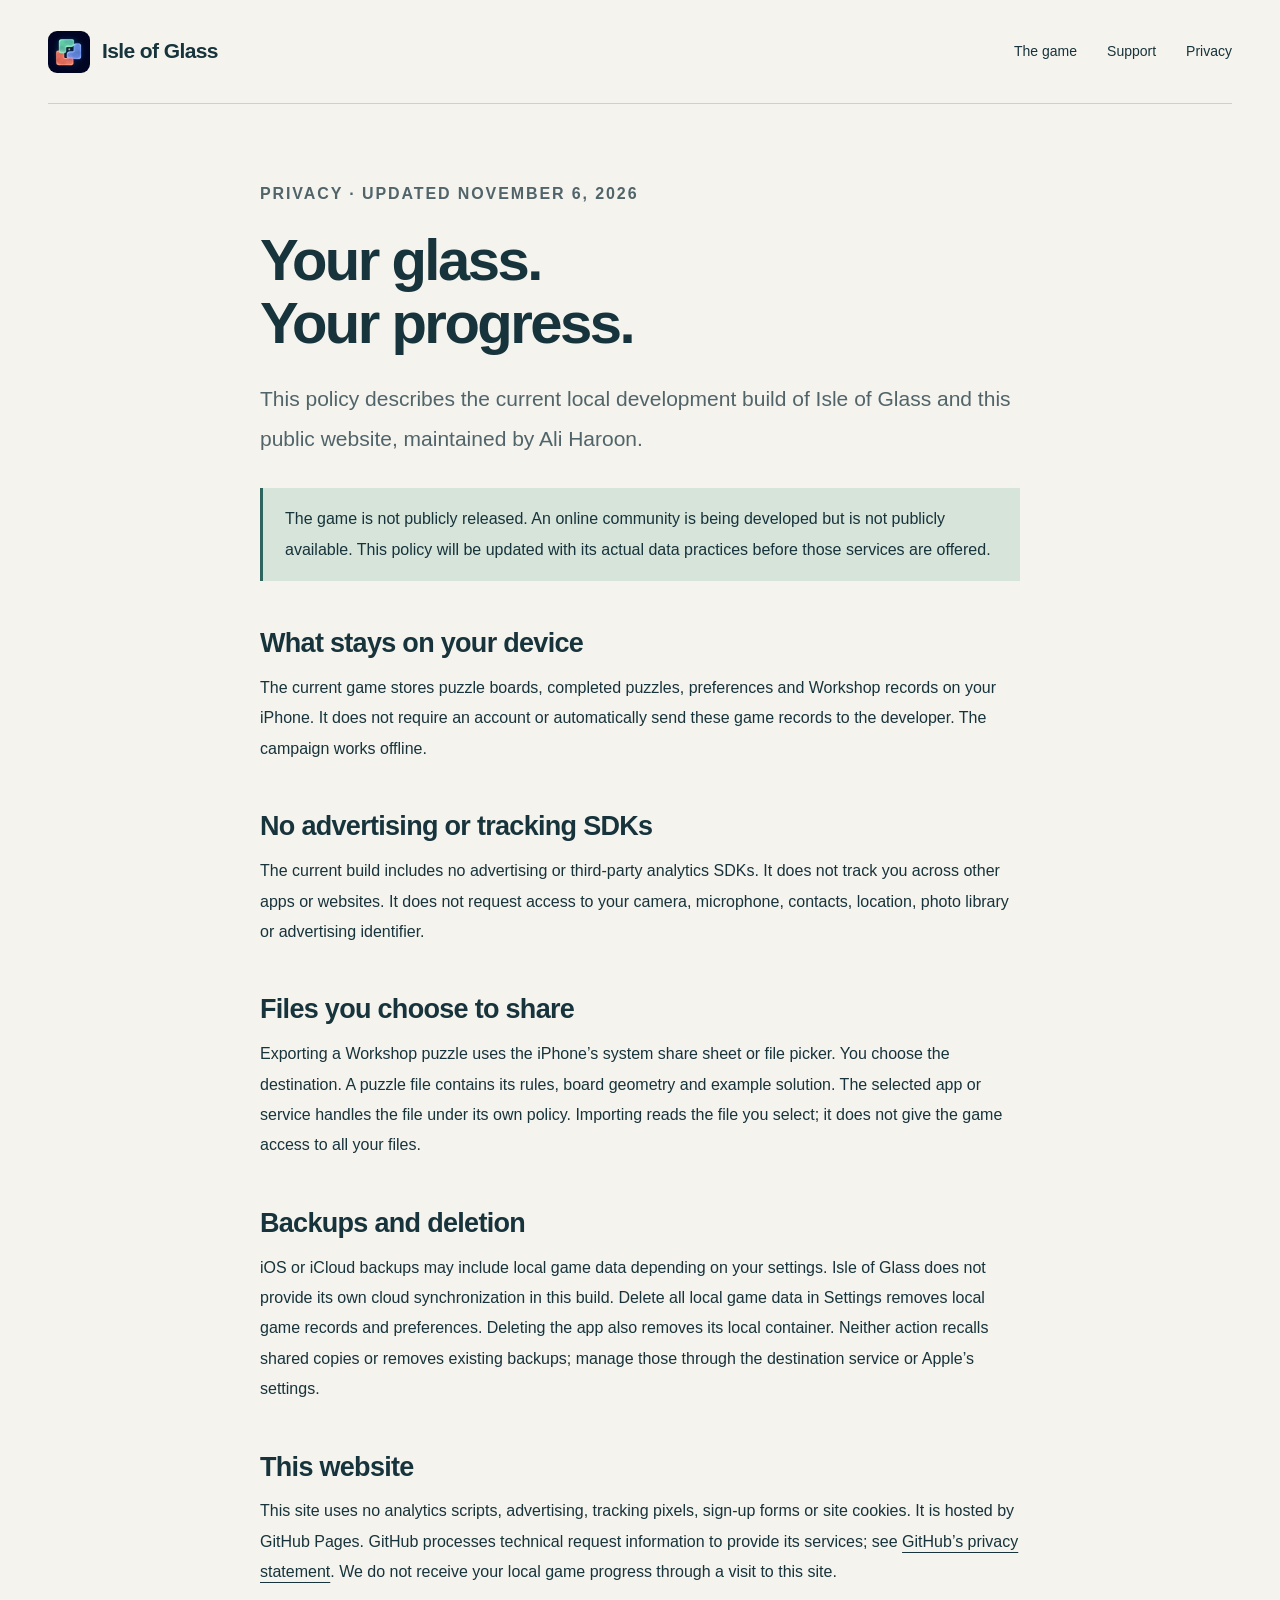
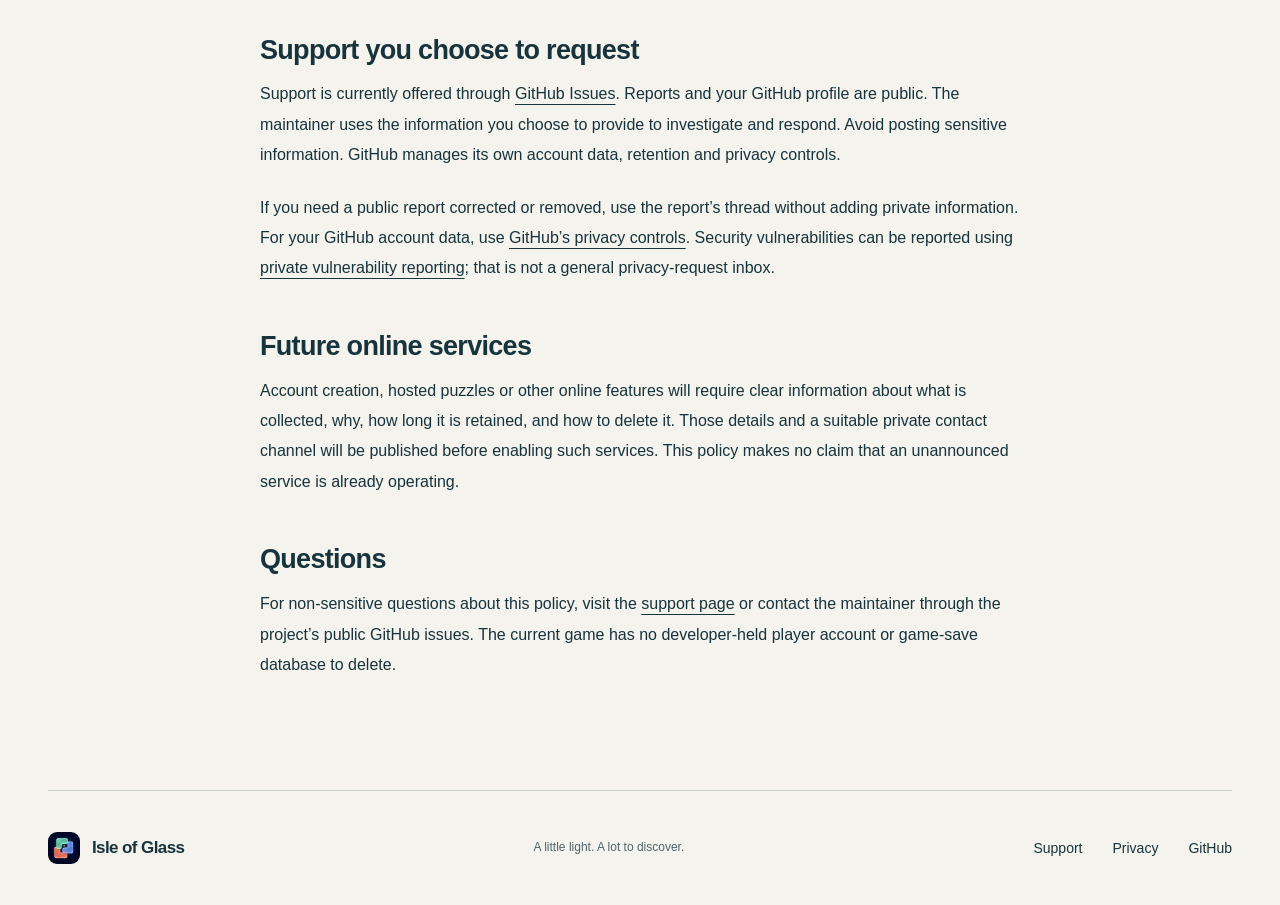
==== privacy.html @ 17bed98a "Publish initial Isle of Glass website" ====
<!doctype html>
<html lang="en">
  <head>
    <meta charset="utf-8" />
    <meta name="viewport" content="width=device-width,initial-scale=1" />
    <meta name="theme-color" content="#f4f3ed" />
    <title>Privacy — Isle of Glass</title>
    <meta
      name="description"
      content="How the current Isle of Glass build and this website handle information."
    />
    <link rel="icon" href="assets/icon.png" />
    <link rel="stylesheet" href="style.css" />
  </head>
  <body>
    <a class="skip" href="#main">Skip to content</a>
    <header class="site-header wrap">
      <a class="brand" href="./"
        ><img src="assets/icon.png" width="42" height="42" alt="" /><span
          >Isle of Glass</span
        ></a
      >
      <nav aria-label="Main navigation">
        <a href="./">The game</a><a href="support.html">Support</a
        ><a href="privacy.html">Privacy</a>
      </nav>
    </header>
    <main id="main" class="legal">
      <p class="eyebrow">Privacy · Updated November 6, 2026</p>
      <h1>Your glass.<br />Your progress.</h1>
      <p class="lead">
        This policy describes the current local development build of Isle of
        Glass and this public website, maintained by Ali Haroon.
      </p>
      <div class="notice">
        <p>
          The game is not publicly released. An online community is being
          developed but is not publicly available. This policy will be updated
          with its actual data practices before those services are offered.
        </p>
      </div>
      <h2>What stays on your device</h2>
      <p>
        The current game stores puzzle boards, completed puzzles, preferences
        and Workshop records on your iPhone. It does not require an account or
        automatically send these game records to the developer. The campaign
        works offline.
      </p>
      <h2>No advertising or tracking SDKs</h2>
      <p>
        The current build includes no advertising or third-party analytics SDKs.
        It does not track you across other apps or websites. It does not request
        access to your camera, microphone, contacts, location, photo library or
        advertising identifier.
      </p>
      <h2>Files you choose to share</h2>
      <p>
        Exporting a Workshop puzzle uses the iPhone’s system share sheet or file
        picker. You choose the destination. A puzzle file contains its rules,
        board geometry and example solution. The selected app or service handles
        the file under its own policy. Importing reads the file you select; it
        does not give the game access to all your files.
      </p>
      <h2>Backups and deletion</h2>
      <p>
        iOS or iCloud backups may include local game data depending on your
        settings. Isle of Glass does not provide its own cloud synchronization
        in this build. Delete all local game data in Settings removes local game
        records and preferences. Deleting the app also removes its local
        container. Neither action recalls shared copies or removes existing
        backups; manage those through the destination service or Apple’s
        settings.
      </p>
      <h2>This website</h2>
      <p>
        This site uses no analytics scripts, advertising, tracking pixels,
        sign-up forms or site cookies. It is hosted by GitHub Pages. GitHub
        processes technical request information to provide its services; see
        <a
          href="https://docs.github.com/en/site-policy/privacy-policies/github-general-privacy-statement"
          >GitHub’s privacy statement</a
        >. We do not receive your local game progress through a visit to this
        site.
      </p>
      <h2>Support you choose to request</h2>
      <p>
        Support is currently offered through
        <a href="https://github.com/Ali-Haroon3/isle-of-glass/issues"
          >GitHub Issues</a
        >. Reports and your GitHub profile are public. The maintainer uses the
        information you choose to provide to investigate and respond. Avoid
        posting sensitive information. GitHub manages its own account data,
        retention and privacy controls.
      </p>
      <p>
        If you need a public report corrected or removed, use the report’s
        thread without adding private information. For your GitHub account data,
        use
        <a
          href="https://docs.github.com/en/site-policy/privacy-policies/github-general-privacy-statement#your-privacy-rights"
          >GitHub’s privacy controls</a
        >. Security vulnerabilities can be reported using
        <a
          href="https://github.com/Ali-Haroon3/isle-of-glass/security/advisories/new"
          >private vulnerability reporting</a
        >; that is not a general privacy-request inbox.
      </p>
      <h2>Future online services</h2>
      <p>
        Account creation, hosted puzzles or other online features will require
        clear information about what is collected, why, how long it is retained,
        and how to delete it. Those details and a suitable private contact
        channel will be published before enabling such services. This policy
        makes no claim that an unannounced service is already operating.
      </p>
      <h2>Questions</h2>
      <p>
        For non-sensitive questions about this policy, visit the
        <a href="support.html">support page</a> or contact the maintainer
        through the project’s public GitHub issues. The current game has no
        developer-held player account or game-save database to delete.
      </p>
    </main>
    <footer class="site-footer wrap">
      <a class="brand" href="./"
        ><img src="assets/icon.png" width="32" height="32" alt="" /><span
          >Isle of Glass</span
        ></a
      >
      <p>A little light. A lot to discover.</p>
      <nav aria-label="Footer">
        <a href="support.html">Support</a><a href="privacy.html">Privacy</a
        ><a href="https://github.com/Ali-Haroon3/isle-of-glass">GitHub</a>
      </nav>
    </footer>
  </body>
</html>
---- style.css ----
@charset "UTF-8";
:root {
  --paper: #f4f3ed;
  --ink: #17333b;
  --muted: #50646a;
  --line: #cbd2ca;
  --sea: #d6e4da;
  --teal: #30645e;
  --night: #071426;
  --white: #fff;
  --radius: 6px;
}
* {
  box-sizing: border-box;
}
html {
  scroll-behavior: smooth;
  scroll-padding-top: 30px;
}
body {
  margin: 0;
  background: var(--paper);
  color: var(--ink);
  font-family:
    ui-rounded,
    "SF Pro Rounded",
    -apple-system,
    BlinkMacSystemFont,
    "Segoe UI",
    sans-serif;
  font-size: 17px;
  line-height: 1.65;
  -webkit-font-smoothing: antialiased;
}
a {
  color: inherit;
  text-underline-offset: 5px;
}
button,
a,
summary {
  -webkit-tap-highlight-color: transparent;
}
a:focus-visible,
button:focus-visible,
summary:focus-visible {
  outline: 3px solid #b24e37;
  outline-offset: 6px;
}
button {
  font: inherit;
}
img {
  display: block;
  max-width: 100%;
  height: auto;
}
.wrap {
  width: min(1240px, calc(100% - 96px));
  margin-inline: auto;
}
.skip {
  position: absolute;
  left: 18px;
  top: -90px;
  z-index: 30;
  background: var(--ink);
  color: white;
  padding: 14px 20px;
}
.skip:focus {
  top: 12px;
}
.site-header {
  min-height: 104px;
  display: flex;
  align-items: center;
  justify-content: space-between;
  border-bottom: 1px solid var(--line);
}
.brand {
  display: inline-flex;
  align-items: center;
  gap: 12px;
  text-decoration: none;
  font-weight: 700;
  letter-spacing: -0.6px;
  font-size: 21px;
}
.brand img {
  border-radius: 9px;
}
.site-header nav,
.site-footer nav {
  display: flex;
  gap: 30px;
  align-items: center;
}
.site-header nav a,
.site-footer nav a {
  text-decoration: none;
  font-size: 14px;
  min-height: 44px;
  display: flex;
  align-items: center;
}
.site-header nav a:hover,
.site-footer nav a:hover {
  text-decoration: underline;
}
.hero {
  position: relative;
  display: grid;
  grid-template-columns: 1.15fr 0.85fr;
  gap: 40px;
  align-items: center;
  padding-block: 70px 65px;
  min-height: 760px;
}
.eyebrow {
  text-transform: uppercase;
  font-size: 11px;
  letter-spacing: 1.9px;
  font-weight: 700;
  color: var(--muted);
  margin: 0 0 30px;
}
.hero h1 {
  font-size: clamp(56px, 6vw, 88px);
  line-height: 1.02;
  letter-spacing: -4.5px;
  font-weight: 550;
  margin: 0 0 32px;
}
.intro {
  font-size: 23px;
  line-height: 1.55;
  letter-spacing: -0.4px;
}
.hero-actions {
  display: flex;
  align-items: center;
  gap: 24px;
  flex-wrap: wrap;
  margin-block: 34px 24px;
}
.button {
  display: inline-flex;
  gap: 35px;
  align-items: center;
  justify-content: space-between;
  padding: 15px 20px;
  min-height: 50px;
  background: var(--ink);
  color: white;
  text-decoration: none;
  border-radius: 3px;
  font-size: 14px;
}
.button:hover {
  background: #2e554f;
}
.text-link {
  font-size: 14px;
  display: inline-block;
  padding-block: 12px;
}
.availability {
  font-size: 12px;
  line-height: 1.7;
  color: var(--muted);
}
figure {
  margin: 0;
}
.hero-phone {
  width: 278px;
  justify-self: center;
  position: relative;
}
.hero-phone img,
.detail-phone img {
  border: 7px solid #10202c;
  border-radius: 33px;
  background: var(--night);
}
figcaption {
  font-size: 11px;
  line-height: 1.6;
  text-align: center;
  color: var(--muted);
  margin-top: 15px;
}
.hero-index {
  position: absolute;
  right: 0;
  top: 50%;
  writing-mode: vertical-rl;
  font-size: 10px;
  letter-spacing: 2px;
  color: var(--muted);
}
.rule-line {
  background: var(--sea);
  border-block: 1px solid #bdcec3;
}
.rule-line .wrap {
  display: flex;
  justify-content: space-between;
  padding-block: 24px;
  font-size: 14px;
  font-weight: 550;
}
.section {
  padding-block: 110px;
}
.play-section {
  display: grid;
  grid-template-columns: 1fr 1fr;
  gap: 100px;
  align-items: center;
}
.section-intro {
  max-width: 450px;
}
h2 {
  font-size: clamp(38px, 4.7vw, 60px);
  line-height: 1.07;
  font-weight: 550;
  letter-spacing: -2.5px;
  margin: 0 0 30px;
}
p {
  margin: 0 0 22px;
}
.section-intro > p:last-child {
  color: var(--muted);
  line-height: 1.85;
}
.play-detail {
  background: #e4e8df;
  padding: 25px 25px 28px;
}
.gallery-controls {
  display: flex;
  gap: 0;
  justify-content: space-between;
  border-bottom: 1px solid #b7c5ba;
  margin-bottom: 25px;
}
.gallery-controls button {
  background: none;
  color: var(--muted);
  border: 0;
  border-bottom: 2px solid transparent;
  padding: 12px 5px;
  min-height: 48px;
  font-size: 12px;
  cursor: pointer;
}
.gallery-controls button.selected {
  color: var(--ink);
  border-color: var(--ink);
  font-weight: 700;
}
.detail-phone {
  max-width: 240px;
  margin: auto;
}
.detail-phone img {
  border-width: 4px;
  border-radius: 24px;
}
.atlas-section {
  position: relative;
  background: var(--night);
  color: #f5f4ed;
  overflow: hidden;
  padding-top: 76px;
}
.atlas-heading {
  display: grid;
  grid-template-columns: 0.7fr 1.25fr 1fr;
  align-items: start;
  gap: 45px;
  position: relative;
  z-index: 1;
}
.atlas-heading .eyebrow {
  color: #a8cbbd;
}
.atlas-heading h2 {
  font-size: 46px;
  margin-bottom: 10px;
}
.atlas-heading > p:last-child {
  font-size: 15px;
  line-height: 1.9;
  color: #bdc7cf;
  max-width: 330px;
  padding-top: 5px;
}
.atlas-section > img {
  width: min(1080px, 100%);
  margin: -10px auto 0;
  mix-blend-mode: normal;
}
.principles {
  display: grid;
  grid-template-columns: repeat(3, 1fr);
  gap: 60px;
  border-bottom: 1px solid var(--line);
}
.small-number {
  font-size: 12px;
  color: var(--teal);
  display: block;
  padding-bottom: 25px;
}
h3 {
  font-size: 22px;
  line-height: 1.3;
  letter-spacing: -0.5px;
  font-weight: 600;
  margin: 0 0 20px;
}
.principles p {
  font-size: 15px;
  line-height: 1.85;
  color: var(--muted);
}
.note-section {
  display: grid;
  grid-template-columns: 1fr 2fr;
  gap: 80px;
  padding-block: 100px;
  border-bottom: 1px solid var(--line);
}
.note-section > div {
  max-width: 650px;
}
.note-section h2 {
  font-size: 48px;
}
.note-section > div > p:not(.signature) {
  font-size: 17px;
  line-height: 1.9;
  color: var(--muted);
}
.signature {
  font-size: 22px;
  font-weight: 600;
  letter-spacing: -0.6px;
  margin-top: 20px;
}
.questions {
  display: grid;
  grid-template-columns: 1fr 2fr;
  gap: 80px;
}
.questions details {
  border-bottom: 1px solid var(--line);
}
.questions summary {
  cursor: pointer;
  min-height: 76px;
  display: flex;
  align-items: center;
  justify-content: space-between;
  gap: 20px;
  font-size: 18px;
  list-style: none;
}
.questions summary::-webkit-details-marker {
  display: none;
}
.questions summary:after {
  content: "+";
  font-size: 24px;
  font-weight: 300;
}
.questions details[open] summary:after {
  content: "−";
}
.questions details p {
  max-width: 620px;
  color: var(--muted);
  font-size: 15px;
  padding-bottom: 18px;
  line-height: 1.8;
}
.site-footer {
  display: flex;
  align-items: center;
  justify-content: space-between;
  gap: 25px;
  padding-block: 35px;
  border-top: 1px solid var(--line);
}
.site-footer .brand {
  font-size: 17px;
}
.site-footer > p {
  font-size: 12px;
  color: var(--muted);
  margin: 0;
}
.legal {
  max-width: 760px;
  margin: 75px auto 110px;
}
.legal h1 {
  font-size: 58px;
  line-height: 1.08;
  letter-spacing: -2.5px;
  font-weight: 550;
  margin: 0 0 24px;
}
.legal .lead {
  font-size: 21px;
  color: var(--muted);
}
.legal h2 {
  font-size: 27px;
  letter-spacing: -0.7px;
  margin-top: 48px;
  margin-bottom: 15px;
}
.legal p,
.legal li {
  font-size: 16px;
  line-height: 1.9;
}
.legal ul {
  padding-left: 24px;
}
.notice {
  border-left: 3px solid var(--teal);
  padding: 16px 22px;
  background: var(--sea);
  margin-block: 30px;
}
.notice p {
  margin: 0;
}
.legal .eyebrow {
  margin-bottom: 20px;
}
.legal .button {
  font-size: 14px;
}
.contact-actions {
  display: flex;
  flex-wrap: wrap;
  gap: 16px;
  align-items: center;
}
@media (max-width: 1000px) {
  .wrap {
    width: calc(100% - 60px);
  }
  .hero {
    min-height: auto;
    padding-block: 65px;
  }
  .hero h1 {
    font-size: 66px;
    letter-spacing: -3px;
  }
  .hero-phone {
    width: 245px;
  }
  .hero-index {
    display: none;
  }
  .play-section {
    gap: 50px;
  }
  .atlas-heading {
    grid-template-columns: 1fr 1fr;
  }
  .atlas-heading .eyebrow {
    grid-column: 1/-1;
    margin-bottom: 0;
  }
  .principles {
    gap: 30px;
  }
  .site-footer > p {
    display: none;
  }
  .legal {
    width: calc(100% - 60px);
  }
}
@media (max-width: 680px) {
  .wrap {
    width: calc(100% - 40px);
  }
  .site-header {
    min-height: 86px;
    align-items: center;
    gap: 16px;
  }
  .brand {
    font-size: 17px;
    gap: 8px;
  }
  .brand img {
    width: 33px;
    height: 33px;
  }
  .site-header nav {
    gap: 16px;
  }
  .site-header nav a {
    font-size: 12px;
  }
  .site-header nav a[href="#play"] {
    display: none;
  }
  .hero {
    grid-template-columns: 1fr;
    gap: 36px;
    padding-top: 48px;
    padding-bottom: 45px;
  }
  .hero .eyebrow {
    font-size: 9px;
    letter-spacing: 1.25px;
    margin-bottom: 24px;
  }
  .hero h1 {
    font-size: 59px;
    letter-spacing: -3px;
  }
  .intro {
    font-size: 20px;
  }
  .hero-actions {
    gap: 12px;
    margin-block: 24px 14px;
  }
  .hero-actions .text-link {
    font-size: 12px;
  }
  .button {
    font-size: 13px;
    padding: 14px 17px;
    gap: 20px;
  }
  .hero-phone {
    width: 260px;
  }
  .hero-phone img {
    border-width: 5px;
    border-radius: 28px;
  }
  .hero-copy {
    max-width: 540px;
  }
  .rule-line .wrap {
    gap: 15px;
    padding-block: 20px;
    flex-wrap: wrap;
    justify-content: center;
    font-size: 11px;
  }
  .section {
    padding-block: 64px;
  }
  .play-section {
    grid-template-columns: 1fr;
    gap: 25px;
  }
  .section-intro {
    max-width: 100%;
  }
  h2 {
    font-size: 44px;
    letter-spacing: -2px;
  }
  .section-intro p {
    font-size: 16px;
  }
  .play-detail {
    padding: 18px 25px 24px;
  }
  .detail-phone {
    max-width: 245px;
  }
  .atlas-section {
    padding-top: 55px;
  }
  .atlas-heading {
    grid-template-columns: 1fr;
    gap: 20px;
  }
  .atlas-heading h2 {
    font-size: 42px;
    margin: 0;
  }
  .atlas-heading .eyebrow {
    margin: 0;
  }
  .atlas-heading > p:last-child {
    max-width: 100%;
    font-size: 15px;
  }
  .atlas-section > img {
    width: 140%;
    max-width: none;
    margin-left: -20%;
  }
  .principles {
    grid-template-columns: 1fr;
    gap: 22px;
  }
  .principles > div {
    border-bottom: 1px solid var(--line);
    padding-bottom: 10px;
  }
  .principles > div:last-child {
    border: 0;
  }
  .small-number {
    padding-bottom: 12px;
  }
  .principles h3 {
    margin-bottom: 12px;
  }
  .note-section,
  .questions {
    grid-template-columns: 1fr;
    gap: 12px;
    padding-block: 64px;
  }
  .note-section h2 {
    font-size: 42px;
  }
  .note-section .eyebrow,
  .questions .eyebrow {
    margin-bottom: 20px;
  }
  .note-section > div > p:not(.signature) {
    font-size: 16px;
  }
  .questions summary {
    font-size: 16px;
    min-height: 78px;
  }
  .site-footer {
    flex-direction: column;
    align-items: flex-start;
    gap: 18px;
    padding-block: 28px;
  }
  .site-footer nav {
    gap: 25px;
  }
  .legal {
    width: calc(100% - 40px);
    margin-block: 50px 70px;
  }
  .legal h1 {
    font-size: 43px;
  }
  .legal .lead {
    font-size: 18px;
  }
}
@media (prefers-reduced-motion: reduce) {
  html {
    scroll-behavior: auto;
  }
  *,
  *:before,
  *:after {
    animation: none !important;
    transition: none !important;
  }
}
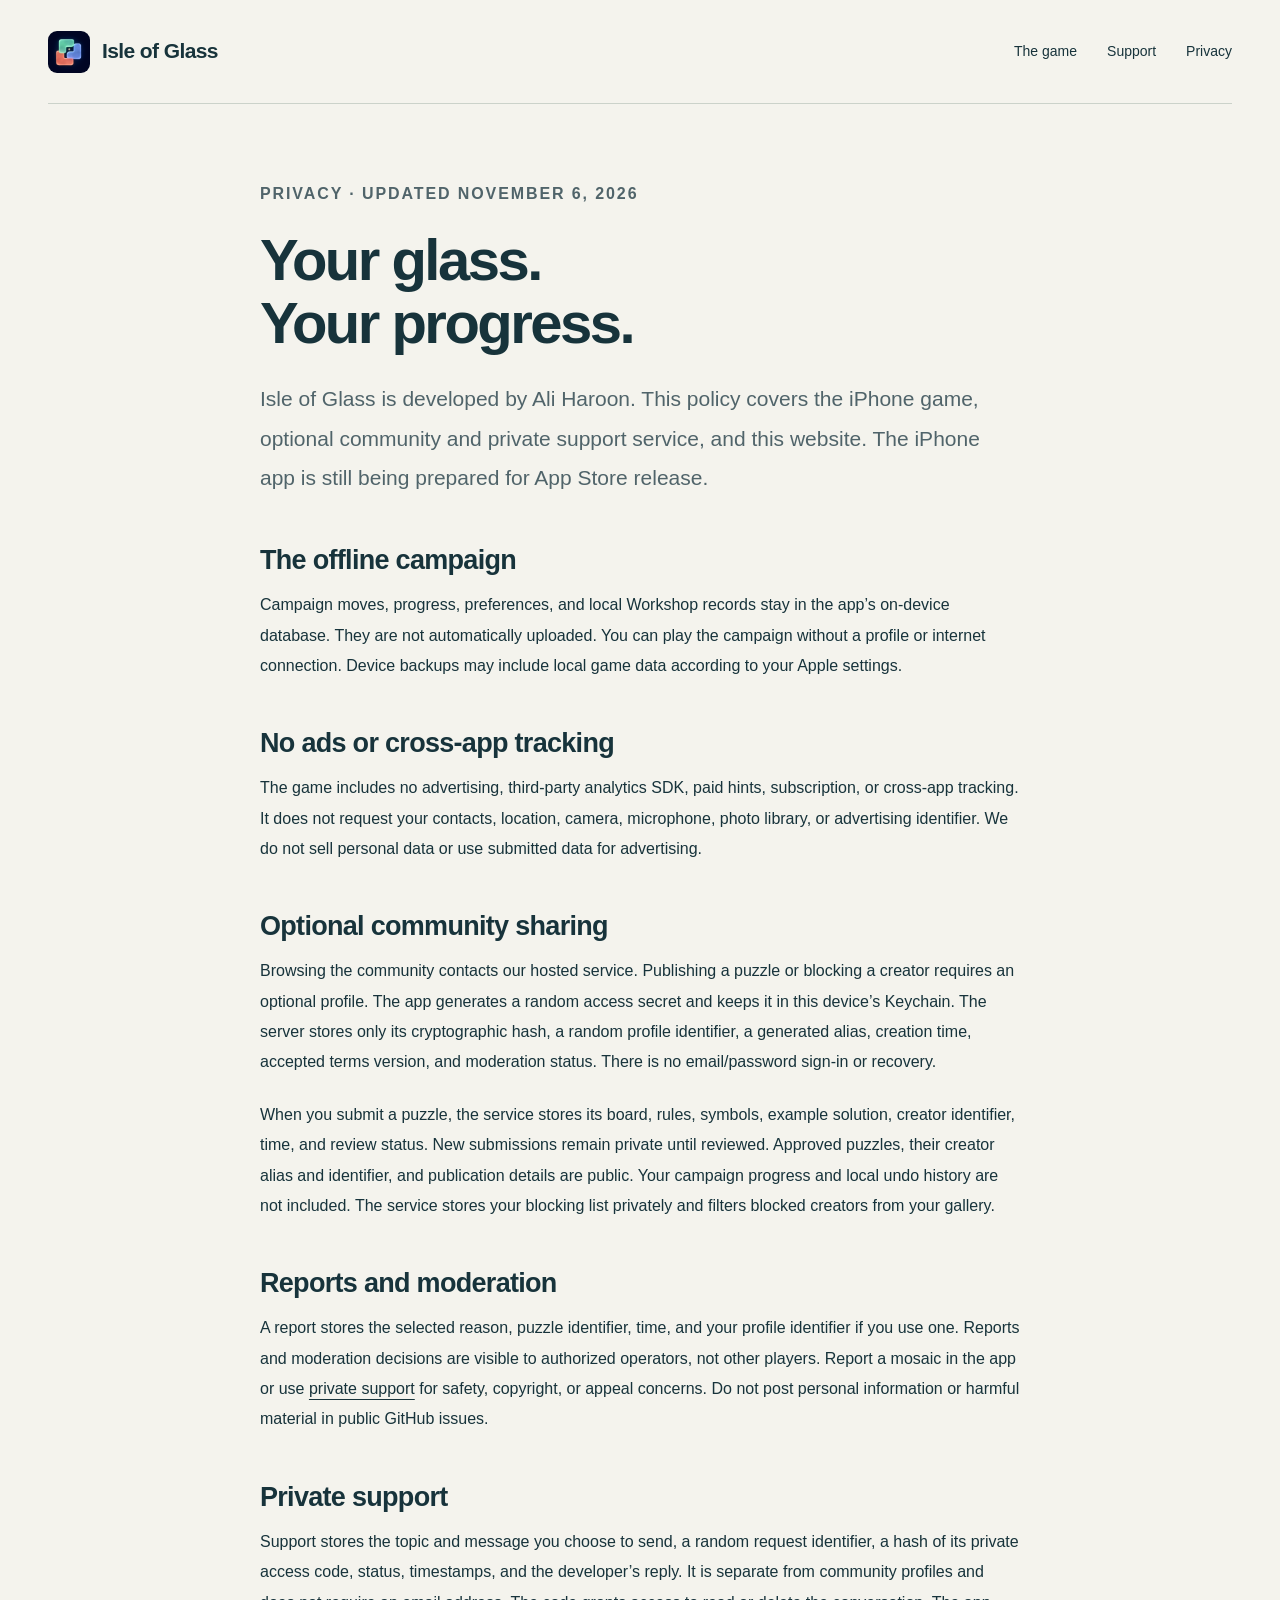
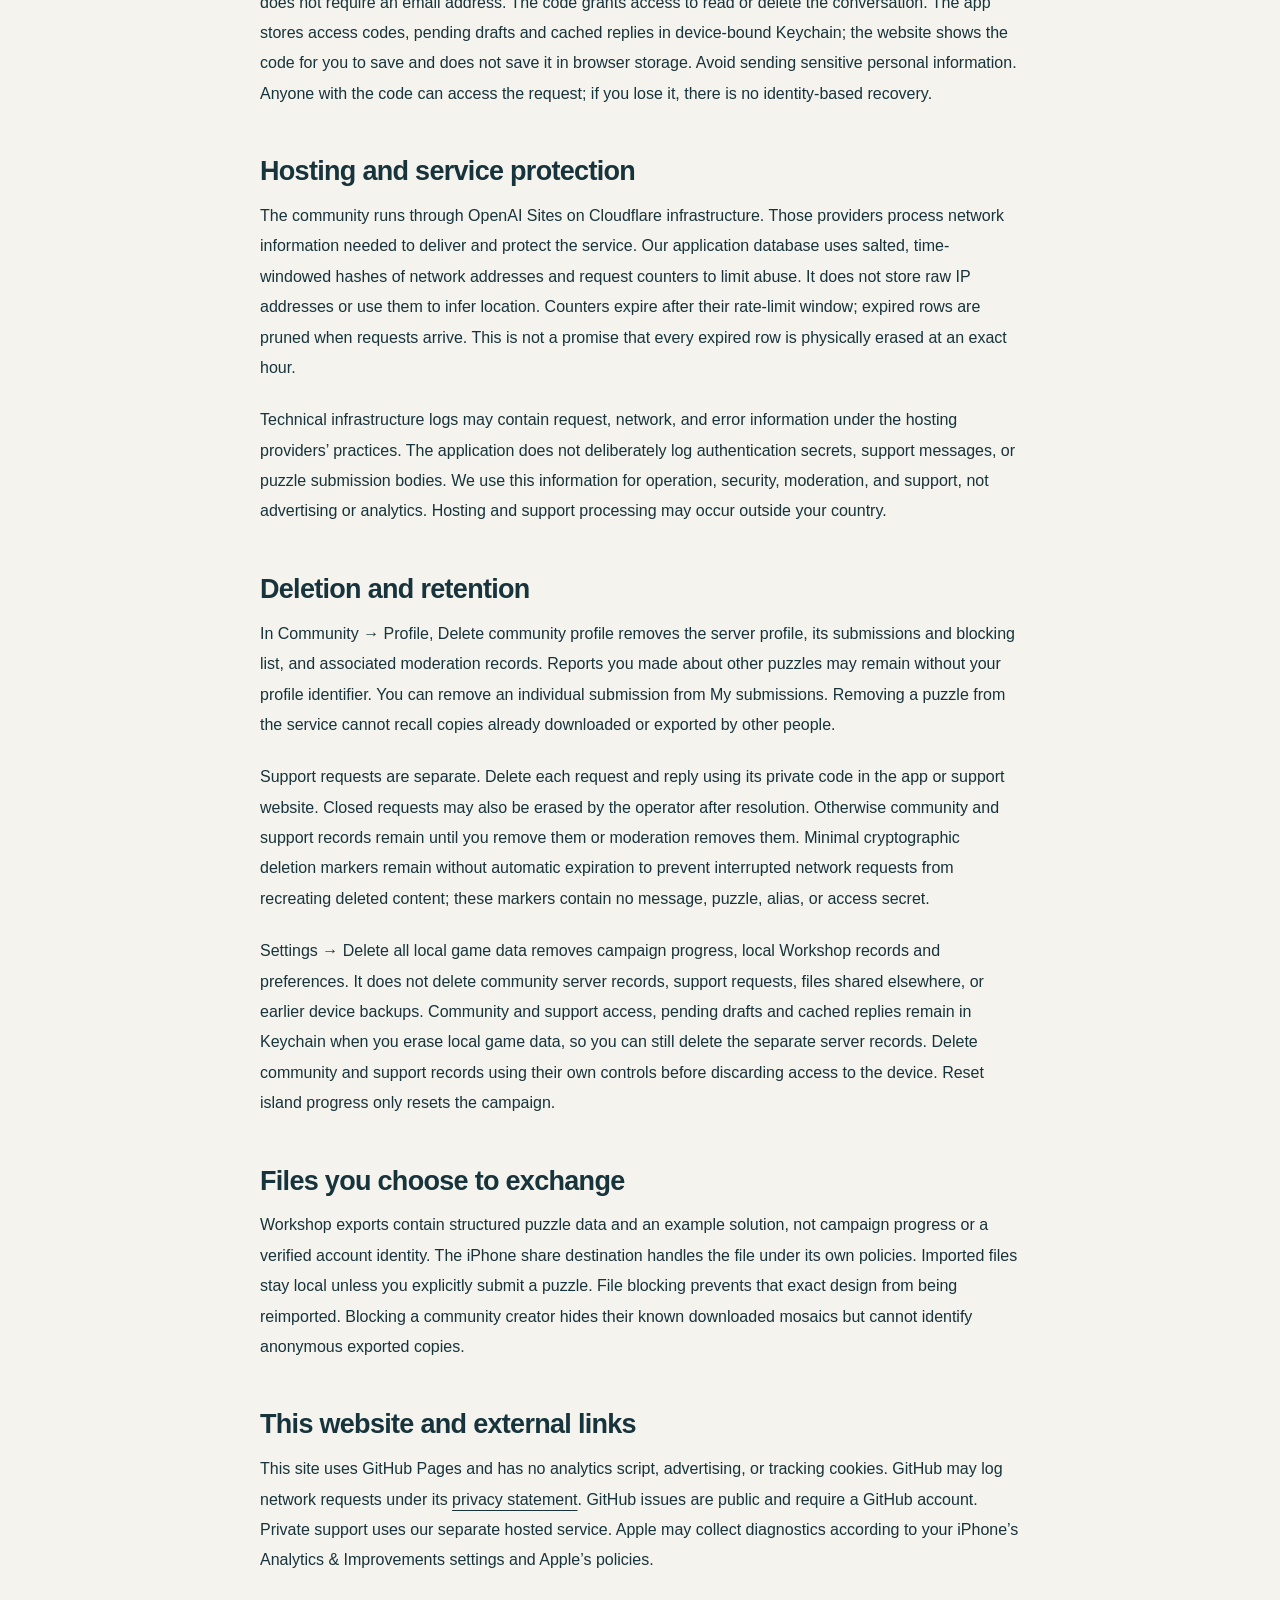
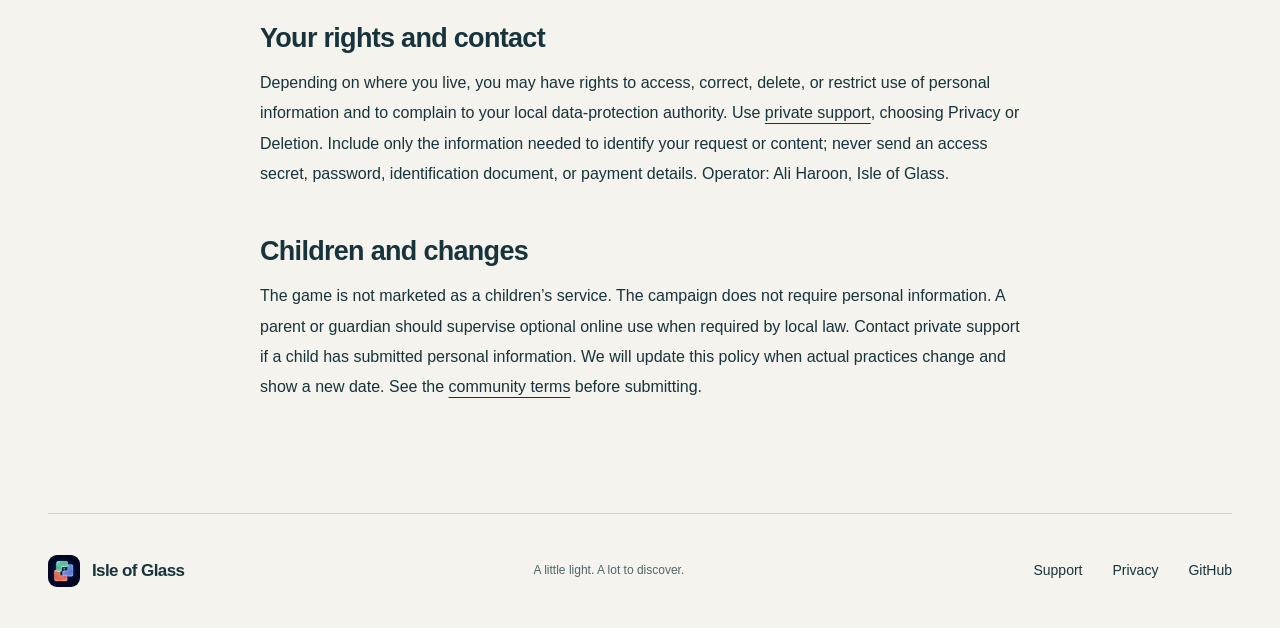
==== commit aa4dec59: "Document live community privacy and private support controls" ====
--- a/privacy.html
+++ b/privacy.html
@@ -28,98 +28,33 @@
     <main id="main" class="legal">
       <p class="eyebrow">Privacy · Updated November 6, 2026</p>
       <h1>Your glass.<br />Your progress.</h1>
-      <p class="lead">
-        This policy describes the current local development build of Isle of
-        Glass and this public website, maintained by Ali Haroon.
-      </p>
-      <div class="notice">
-        <p>
-          The game is not publicly released. An online community is being
-          developed but is not publicly available. This policy will be updated
-          with its actual data practices before those services are offered.
-        </p>
-      </div>
-      <h2>What stays on your device</h2>
-      <p>
-        The current game stores puzzle boards, completed puzzles, preferences
-        and Workshop records on your iPhone. It does not require an account or
-        automatically send these game records to the developer. The campaign
-        works offline.
-      </p>
-      <h2>No advertising or tracking SDKs</h2>
-      <p>
-        The current build includes no advertising or third-party analytics SDKs.
-        It does not track you across other apps or websites. It does not request
-        access to your camera, microphone, contacts, location, photo library or
-        advertising identifier.
-      </p>
-      <h2>Files you choose to share</h2>
-      <p>
-        Exporting a Workshop puzzle uses the iPhone’s system share sheet or file
-        picker. You choose the destination. A puzzle file contains its rules,
-        board geometry and example solution. The selected app or service handles
-        the file under its own policy. Importing reads the file you select; it
-        does not give the game access to all your files.
-      </p>
-      <h2>Backups and deletion</h2>
-      <p>
-        iOS or iCloud backups may include local game data depending on your
-        settings. Isle of Glass does not provide its own cloud synchronization
-        in this build. Delete all local game data in Settings removes local game
-        records and preferences. Deleting the app also removes its local
-        container. Neither action recalls shared copies or removes existing
-        backups; manage those through the destination service or Apple’s
-        settings.
-      </p>
-      <h2>This website</h2>
-      <p>
-        This site uses no analytics scripts, advertising, tracking pixels,
-        sign-up forms or site cookies. It is hosted by GitHub Pages. GitHub
-        processes technical request information to provide its services; see
-        <a
-          href="https://docs.github.com/en/site-policy/privacy-policies/github-general-privacy-statement"
-          >GitHub’s privacy statement</a
-        >. We do not receive your local game progress through a visit to this
-        site.
-      </p>
-      <h2>Support you choose to request</h2>
-      <p>
-        Support is currently offered through
-        <a href="https://github.com/Ali-Haroon3/isle-of-glass/issues"
-          >GitHub Issues</a
-        >. Reports and your GitHub profile are public. The maintainer uses the
-        information you choose to provide to investigate and respond. Avoid
-        posting sensitive information. GitHub manages its own account data,
-        retention and privacy controls.
-      </p>
-      <p>
-        If you need a public report corrected or removed, use the report’s
-        thread without adding private information. For your GitHub account data,
-        use
-        <a
-          href="https://docs.github.com/en/site-policy/privacy-policies/github-general-privacy-statement#your-privacy-rights"
-          >GitHub’s privacy controls</a
-        >. Security vulnerabilities can be reported using
-        <a
-          href="https://github.com/Ali-Haroon3/isle-of-glass/security/advisories/new"
-          >private vulnerability reporting</a
-        >; that is not a general privacy-request inbox.
-      </p>
-      <h2>Future online services</h2>
-      <p>
-        Account creation, hosted puzzles or other online features will require
-        clear information about what is collected, why, how long it is retained,
-        and how to delete it. Those details and a suitable private contact
-        channel will be published before enabling such services. This policy
-        makes no claim that an unannounced service is already operating.
-      </p>
-      <h2>Questions</h2>
-      <p>
-        For non-sensitive questions about this policy, visit the
-        <a href="support.html">support page</a> or contact the maintainer
-        through the project’s public GitHub issues. The current game has no
-        developer-held player account or game-save database to delete.
-      </p>
+      <p class="lead">Isle of Glass is developed by Ali Haroon. This policy covers the iPhone game, optional community and private support service, and this website. The iPhone app is still being prepared for App Store release.</p>
+      <h2>The offline campaign</h2>
+      <p>Campaign moves, progress, preferences, and local Workshop records stay in the app’s on-device database. They are not automatically uploaded. You can play the campaign without a profile or internet connection. Device backups may include local game data according to your Apple settings.</p>
+      <h2>No ads or cross-app tracking</h2>
+      <p>The game includes no advertising, third-party analytics SDK, paid hints, subscription, or cross-app tracking. It does not request your contacts, location, camera, microphone, photo library, or advertising identifier. We do not sell personal data or use submitted data for advertising.</p>
+      <h2>Optional community sharing</h2>
+      <p>Browsing the community contacts our hosted service. Publishing a puzzle or blocking a creator requires an optional profile. The app generates a random access secret and keeps it in this device’s Keychain. The server stores only its cryptographic hash, a random profile identifier, a generated alias, creation time, accepted terms version, and moderation status. There is no email/password sign-in or recovery.</p>
+      <p>When you submit a puzzle, the service stores its board, rules, symbols, example solution, creator identifier, time, and review status. New submissions remain private until reviewed. Approved puzzles, their creator alias and identifier, and publication details are public. Your campaign progress and local undo history are not included. The service stores your blocking list privately and filters blocked creators from your gallery.</p>
+      <h2>Reports and moderation</h2>
+      <p>A report stores the selected reason, puzzle identifier, time, and your profile identifier if you use one. Reports and moderation decisions are visible to authorized operators, not other players. Report a mosaic in the app or use <a href="https://isle-of-glass-community.aliharoon396.chatgpt.site/support">private support</a> for safety, copyright, or appeal concerns. Do not post personal information or harmful material in public GitHub issues.</p>
+      <h2>Private support</h2>
+      <p>Support stores the topic and message you choose to send, a random request identifier, a hash of its private access code, status, timestamps, and the developer’s reply. It is separate from community profiles and does not require an email address. The code grants access to read or delete the conversation. The app stores access codes, pending drafts and cached replies in device-bound Keychain; the website shows the code for you to save and does not save it in browser storage. Avoid sending sensitive personal information. Anyone with the code can access the request; if you lose it, there is no identity-based recovery.</p>
+      <h2>Hosting and service protection</h2>
+      <p>The community runs through OpenAI Sites on Cloudflare infrastructure. Those providers process network information needed to deliver and protect the service. Our application database uses salted, time-windowed hashes of network addresses and request counters to limit abuse. It does not store raw IP addresses or use them to infer location. Counters expire after their rate-limit window; expired rows are pruned when requests arrive. This is not a promise that every expired row is physically erased at an exact hour.</p>
+      <p>Technical infrastructure logs may contain request, network, and error information under the hosting providers’ practices. The application does not deliberately log authentication secrets, support messages, or puzzle submission bodies. We use this information for operation, security, moderation, and support, not advertising or analytics. Hosting and support processing may occur outside your country.</p>
+      <h2>Deletion and retention</h2>
+      <p>In Community → Profile, Delete community profile removes the server profile, its submissions and blocking list, and associated moderation records. Reports you made about other puzzles may remain without your profile identifier. You can remove an individual submission from My submissions. Removing a puzzle from the service cannot recall copies already downloaded or exported by other people.</p>
+      <p>Support requests are separate. Delete each request and reply using its private code in the app or support website. Closed requests may also be erased by the operator after resolution. Otherwise community and support records remain until you remove them or moderation removes them. Minimal cryptographic deletion markers remain without automatic expiration to prevent interrupted network requests from recreating deleted content; these markers contain no message, puzzle, alias, or access secret.</p>
+      <p>Settings → Delete all local game data removes campaign progress, local Workshop records and preferences. It does not delete community server records, support requests, files shared elsewhere, or earlier device backups. Community and support access, pending drafts and cached replies remain in Keychain when you erase local game data, so you can still delete the separate server records. Delete community and support records using their own controls before discarding access to the device. Reset island progress only resets the campaign.</p>
+      <h2>Files you choose to exchange</h2>
+      <p>Workshop exports contain structured puzzle data and an example solution, not campaign progress or a verified account identity. The iPhone share destination handles the file under its own policies. Imported files stay local unless you explicitly submit a puzzle. File blocking prevents that exact design from being reimported. Blocking a community creator hides their known downloaded mosaics but cannot identify anonymous exported copies.</p>
+      <h2>This website and external links</h2>
+      <p>This site uses GitHub Pages and has no analytics script, advertising, or tracking cookies. GitHub may log network requests under its <a href="https://docs.github.com/en/site-policy/privacy-policies/github-general-privacy-statement">privacy statement</a>. GitHub issues are public and require a GitHub account. Private support uses our separate hosted service. Apple may collect diagnostics according to your iPhone’s Analytics &amp; Improvements settings and Apple’s policies.</p>
+      <h2>Your rights and contact</h2>
+      <p>Depending on where you live, you may have rights to access, correct, delete, or restrict use of personal information and to complain to your local data-protection authority. Use <a href="https://isle-of-glass-community.aliharoon396.chatgpt.site/support">private support</a>, choosing Privacy or Deletion. Include only the information needed to identify your request or content; never send an access secret, password, identification document, or payment details. Operator: Ali Haroon, Isle of Glass.</p>
+      <h2>Children and changes</h2>
+      <p>The game is not marketed as a children’s service. The campaign does not require personal information. A parent or guardian should supervise optional online use when required by local law. Contact private support if a child has submitted personal information. We will update this policy when actual practices change and show a new date. See the <a href="https://isle-of-glass-community.aliharoon396.chatgpt.site/terms">community terms</a> before submitting.</p>
     </main>
     <footer class="site-footer wrap">
       <a class="brand" href="./"
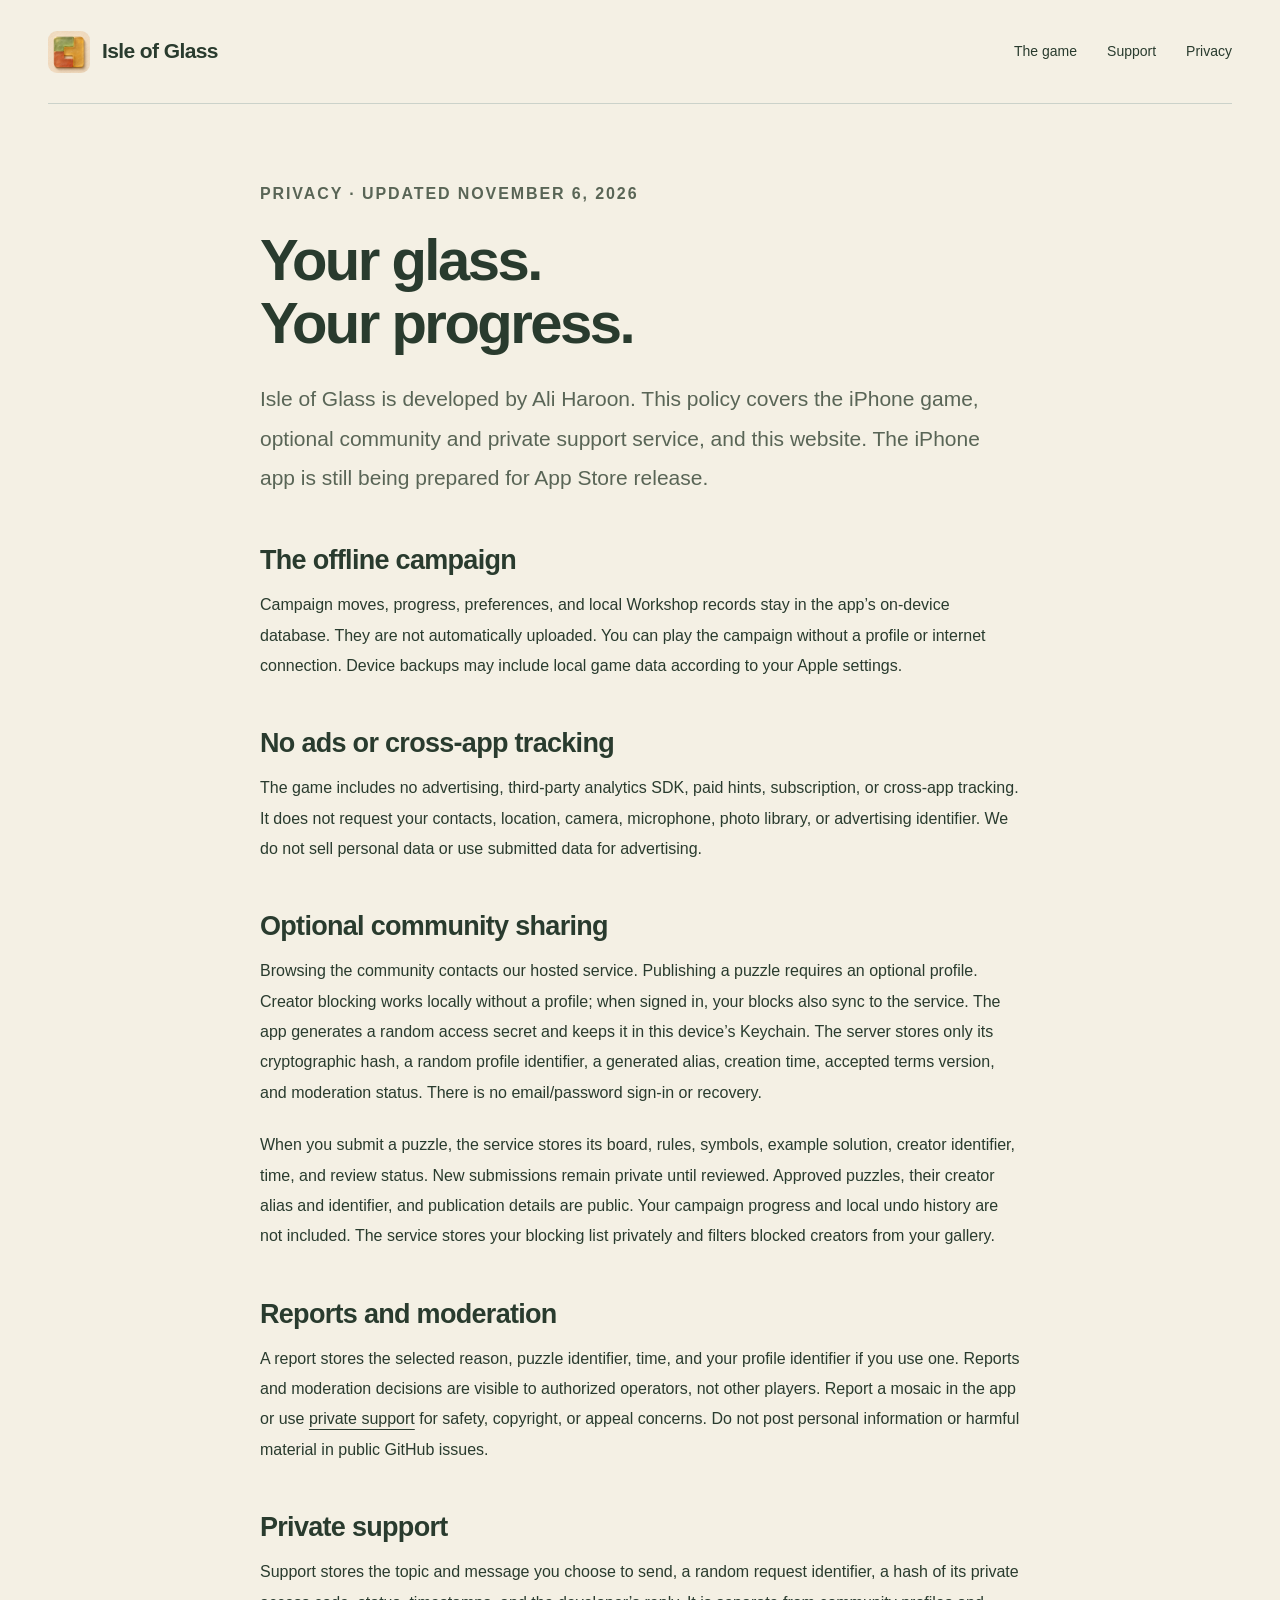
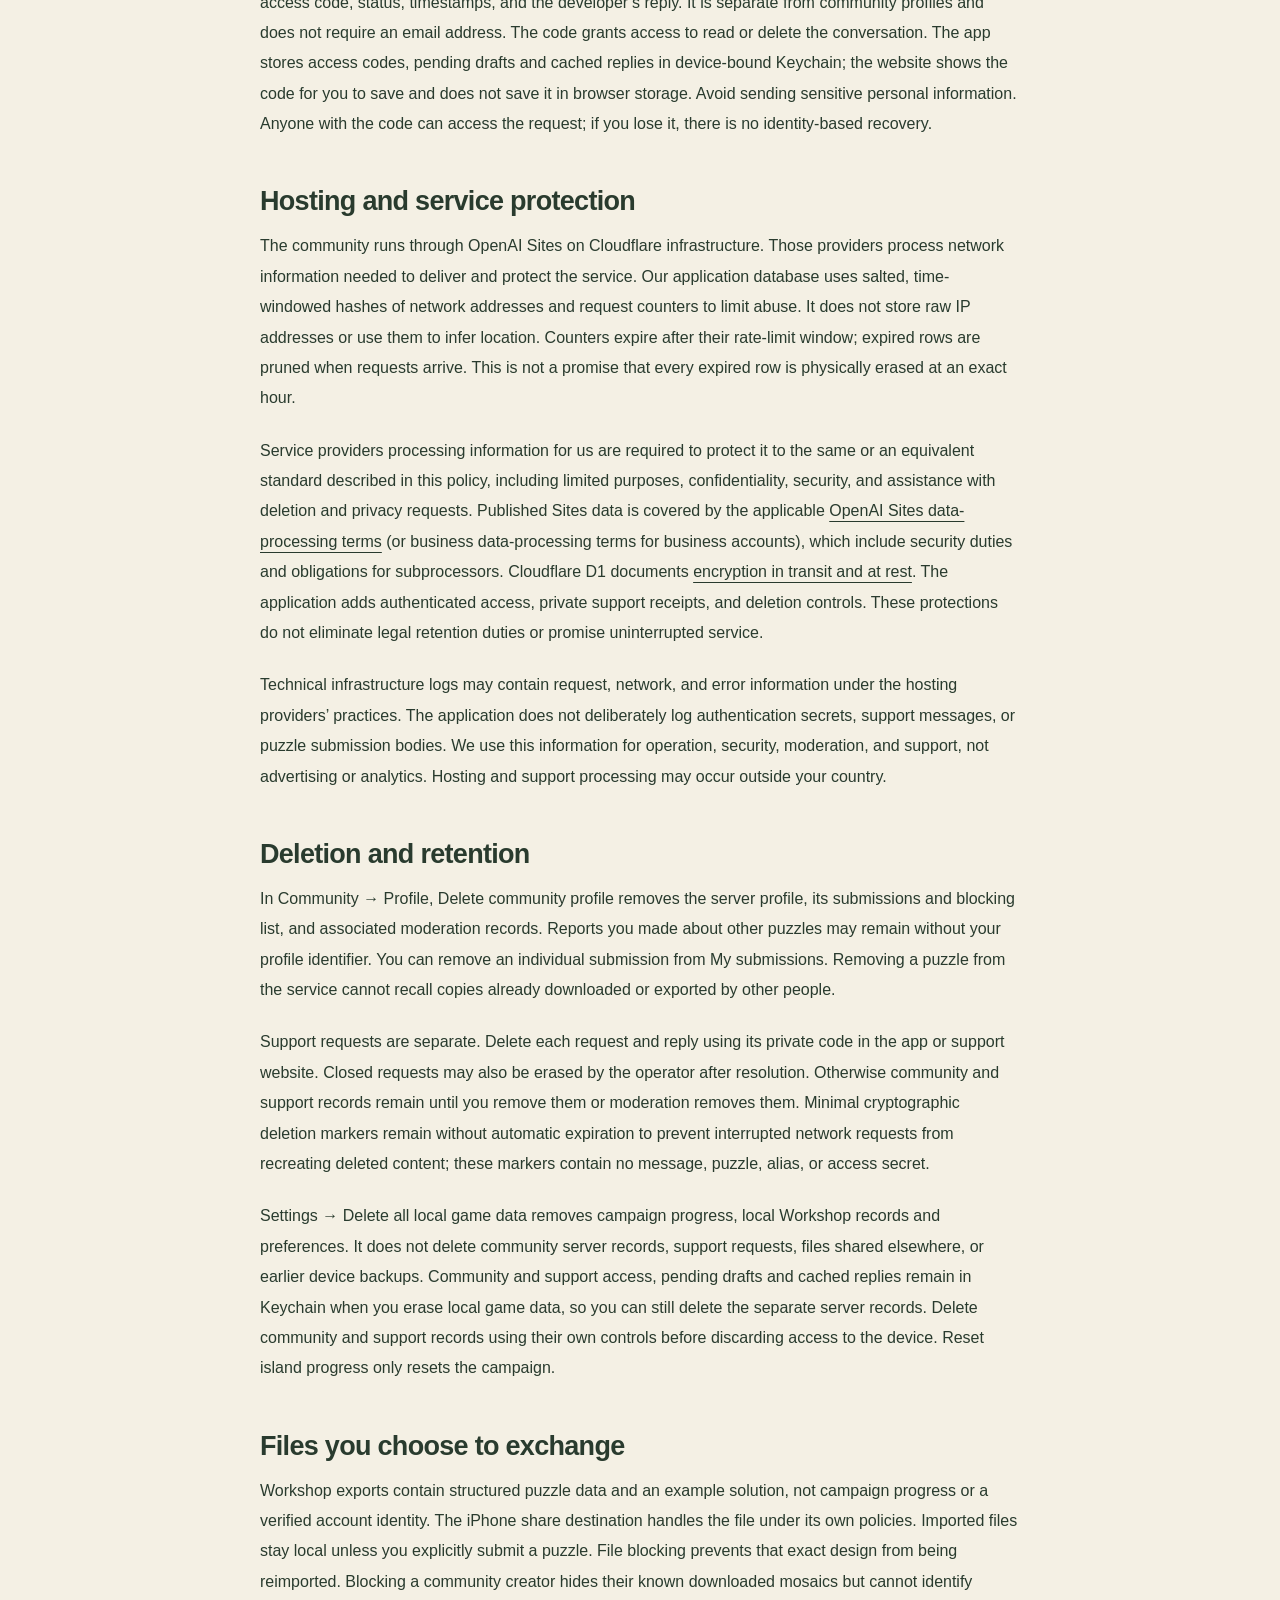
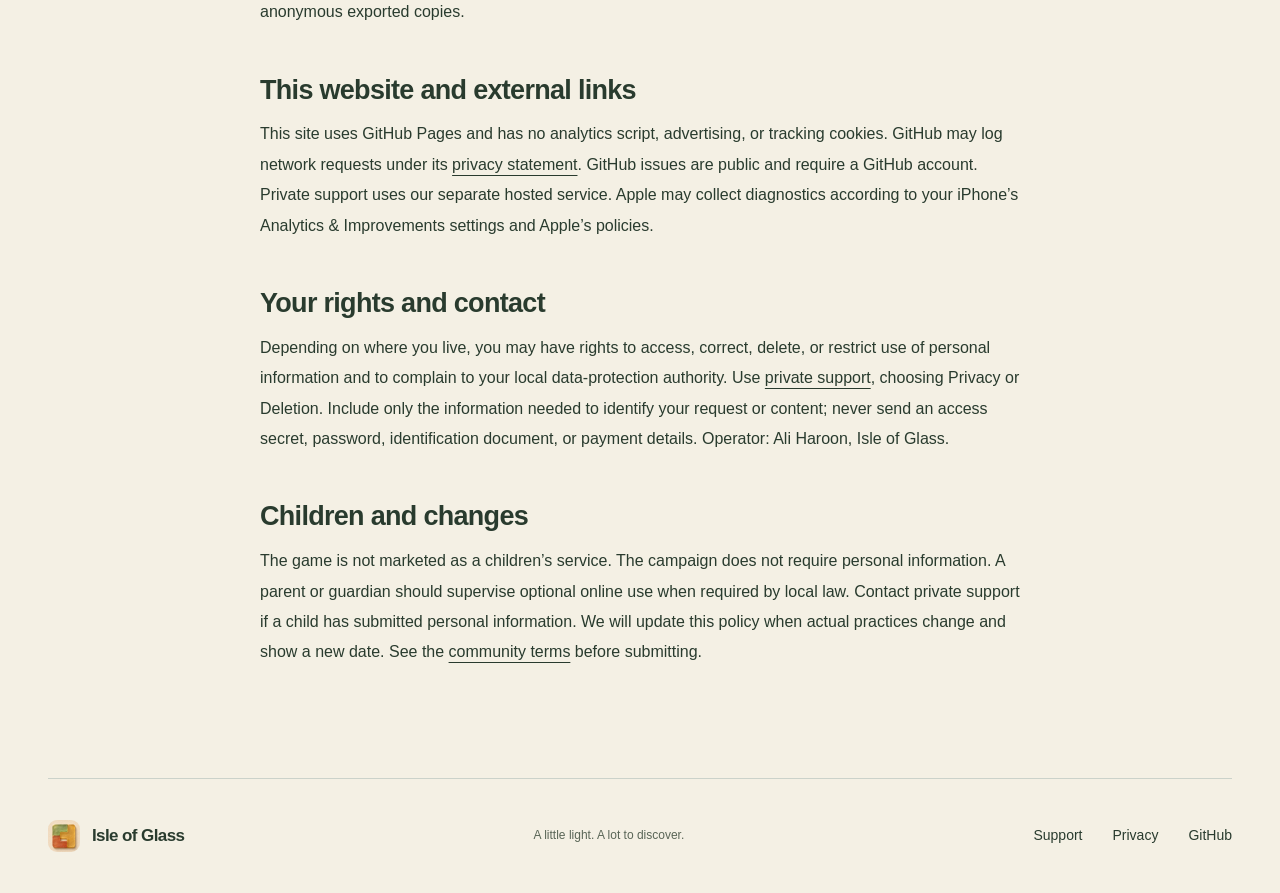
==== commit ed788ed4: "Publish sunlit design and expanded campaign previews" ====
--- a/privacy.html
+++ b/privacy.html
@@ -34,7 +34,7 @@
       <h2>No ads or cross-app tracking</h2>
       <p>The game includes no advertising, third-party analytics SDK, paid hints, subscription, or cross-app tracking. It does not request your contacts, location, camera, microphone, photo library, or advertising identifier. We do not sell personal data or use submitted data for advertising.</p>
       <h2>Optional community sharing</h2>
-      <p>Browsing the community contacts our hosted service. Publishing a puzzle or blocking a creator requires an optional profile. The app generates a random access secret and keeps it in this device’s Keychain. The server stores only its cryptographic hash, a random profile identifier, a generated alias, creation time, accepted terms version, and moderation status. There is no email/password sign-in or recovery.</p>
+      <p>Browsing the community contacts our hosted service. Publishing a puzzle requires an optional profile. Creator blocking works locally without a profile; when signed in, your blocks also sync to the service. The app generates a random access secret and keeps it in this device’s Keychain. The server stores only its cryptographic hash, a random profile identifier, a generated alias, creation time, accepted terms version, and moderation status. There is no email/password sign-in or recovery.</p>
       <p>When you submit a puzzle, the service stores its board, rules, symbols, example solution, creator identifier, time, and review status. New submissions remain private until reviewed. Approved puzzles, their creator alias and identifier, and publication details are public. Your campaign progress and local undo history are not included. The service stores your blocking list privately and filters blocked creators from your gallery.</p>
       <h2>Reports and moderation</h2>
       <p>A report stores the selected reason, puzzle identifier, time, and your profile identifier if you use one. Reports and moderation decisions are visible to authorized operators, not other players. Report a mosaic in the app or use <a href="https://isle-of-glass-community.aliharoon396.chatgpt.site/support">private support</a> for safety, copyright, or appeal concerns. Do not post personal information or harmful material in public GitHub issues.</p>
@@ -42,6 +42,7 @@
       <p>Support stores the topic and message you choose to send, a random request identifier, a hash of its private access code, status, timestamps, and the developer’s reply. It is separate from community profiles and does not require an email address. The code grants access to read or delete the conversation. The app stores access codes, pending drafts and cached replies in device-bound Keychain; the website shows the code for you to save and does not save it in browser storage. Avoid sending sensitive personal information. Anyone with the code can access the request; if you lose it, there is no identity-based recovery.</p>
       <h2>Hosting and service protection</h2>
       <p>The community runs through OpenAI Sites on Cloudflare infrastructure. Those providers process network information needed to deliver and protect the service. Our application database uses salted, time-windowed hashes of network addresses and request counters to limit abuse. It does not store raw IP addresses or use them to infer location. Counters expire after their rate-limit window; expired rows are pruned when requests arrive. This is not a promise that every expired row is physically erased at an exact hour.</p>
+      <p>Service providers processing information for us are required to protect it to the same or an equivalent standard described in this policy, including limited purposes, confidentiality, security, and assistance with deletion and privacy requests. Published Sites data is covered by the applicable <a href="https://openai.com/policies/chatgpt-sites-data-processing-addendum/">OpenAI Sites data-processing terms</a> (or business data-processing terms for business accounts), which include security duties and obligations for subprocessors. Cloudflare D1 documents <a href="https://developers.cloudflare.com/d1/reference/data-security/">encryption in transit and at rest</a>. The application adds authenticated access, private support receipts, and deletion controls. These protections do not eliminate legal retention duties or promise uninterrupted service.</p>
       <p>Technical infrastructure logs may contain request, network, and error information under the hosting providers’ practices. The application does not deliberately log authentication secrets, support messages, or puzzle submission bodies. We use this information for operation, security, moderation, and support, not advertising or analytics. Hosting and support processing may occur outside your country.</p>
       <h2>Deletion and retention</h2>
       <p>In Community → Profile, Delete community profile removes the server profile, its submissions and blocking list, and associated moderation records. Reports you made about other puzzles may remain without your profile identifier. You can remove an individual submission from My submissions. Removing a puzzle from the service cannot recall copies already downloaded or exported by other people.</p>
--- a/style.css
+++ b/style.css
@@ -1,12 +1,12 @@
 @charset "UTF-8";
 :root {
-  --paper: #f4f3ed;
-  --ink: #17333b;
-  --muted: #50646a;
+  --paper: #f4f0e4;
+  --ink: #293b2e;
+  --muted: #596556;
   --line: #cbd2ca;
-  --sea: #d6e4da;
-  --teal: #30645e;
-  --night: #071426;
+  --sea: #dce2cf;
+  --teal: #42624b;
+  --stone: #e6e1d2;
   --white: #fff;
   --radius: 6px;
 }
@@ -180,9 +180,9 @@
 }
 .hero-phone img,
 .detail-phone img {
-  border: 7px solid #10202c;
+  border: 7px solid #39493a;
   border-radius: 33px;
-  background: var(--night);
+  background: var(--stone);
 }
 figcaption {
   font-size: 11px;
@@ -243,7 +243,8 @@
 }
 .gallery-controls {
   display: flex;
-  gap: 0;
+  gap: 0 10px;
+  flex-wrap: wrap;
   justify-content: space-between;
   border-bottom: 1px solid #b7c5ba;
   margin-bottom: 25px;
@@ -273,8 +274,8 @@
 }
 .atlas-section {
   position: relative;
-  background: var(--night);
-  color: #f5f4ed;
+  background: var(--stone);
+  color: var(--ink);
   overflow: hidden;
   padding-top: 76px;
 }
@@ -287,7 +288,7 @@
   z-index: 1;
 }
 .atlas-heading .eyebrow {
-  color: #a8cbbd;
+  color: var(--teal);
 }
 .atlas-heading h2 {
   font-size: 46px;
@@ -296,7 +297,7 @@
 .atlas-heading > p:last-child {
   font-size: 15px;
   line-height: 1.9;
-  color: #bdc7cf;
+  color: var(--muted);
   max-width: 330px;
   padding-top: 5px;
 }
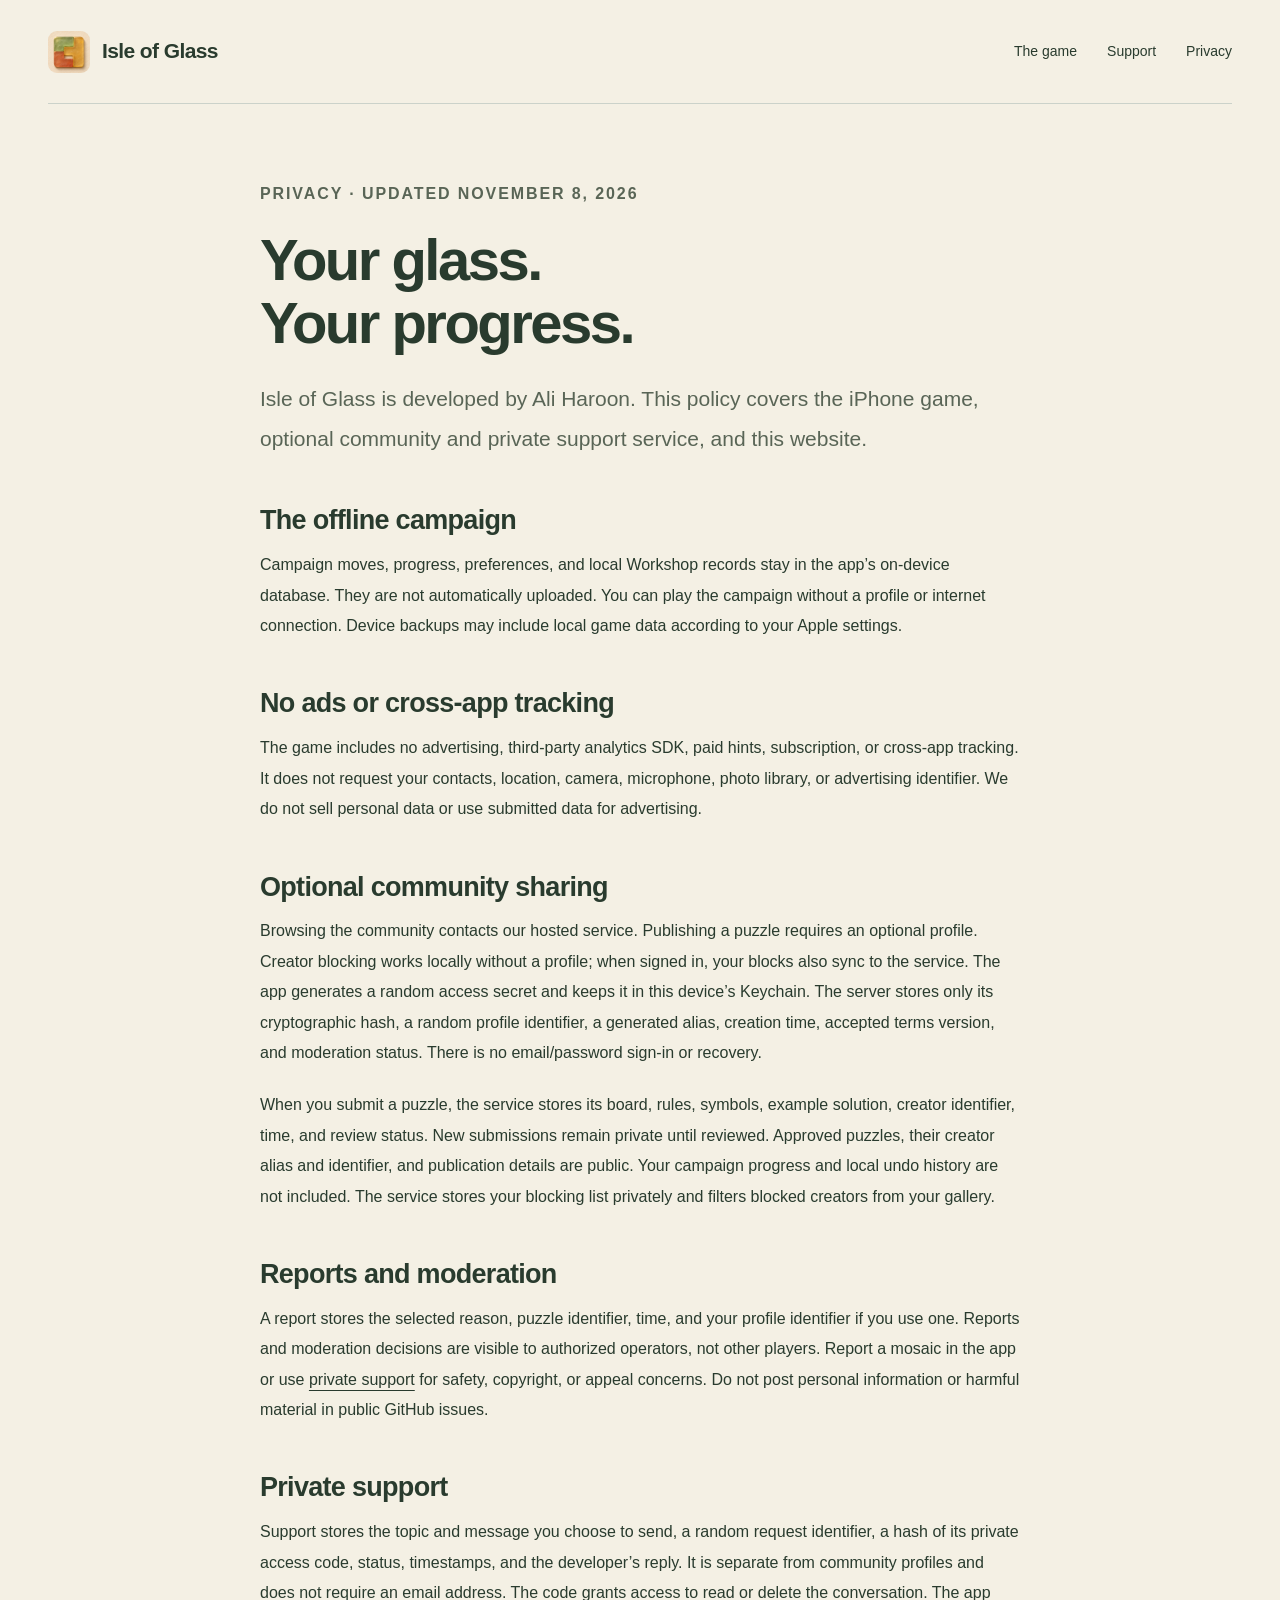
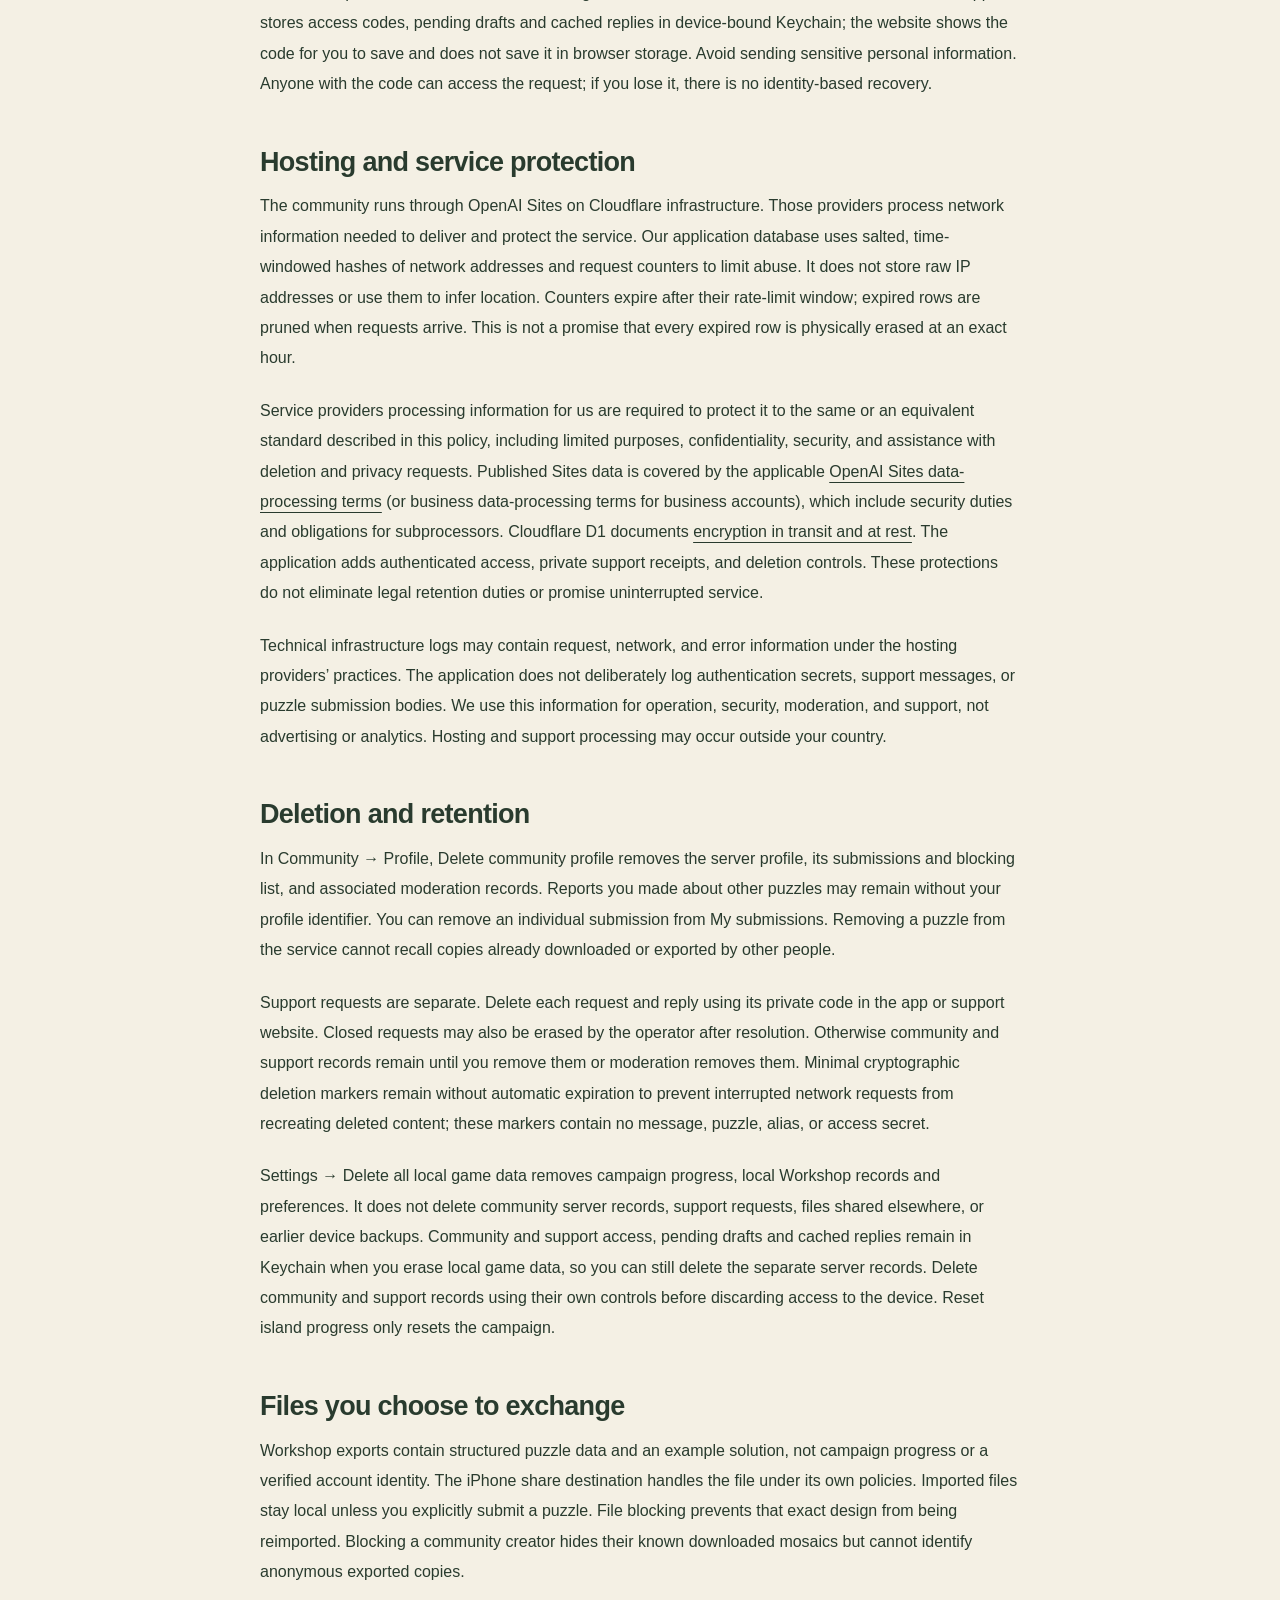
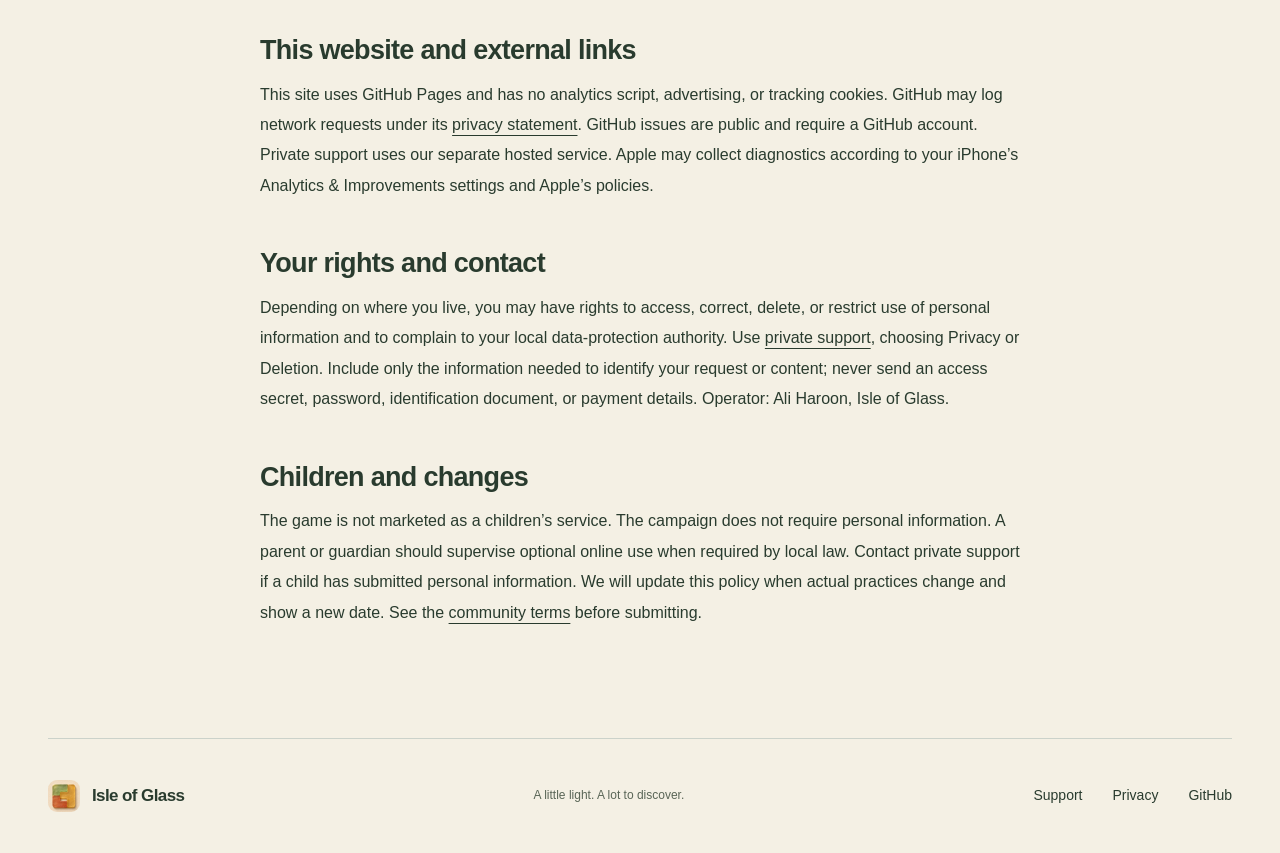
==== commit b63fc27d: "Publish App Store launch copy and download links" ====
--- a/privacy.html
+++ b/privacy.html
@@ -7,7 +7,7 @@
     <title>Privacy — Isle of Glass</title>
     <meta
       name="description"
-      content="How the current Isle of Glass build and this website handle information."
+      content="How Isle of Glass and this website handle information."
     />
     <link rel="icon" href="assets/icon.png" />
     <link rel="stylesheet" href="style.css" />
@@ -26,9 +26,9 @@
       </nav>
     </header>
     <main id="main" class="legal">
-      <p class="eyebrow">Privacy · Updated November 6, 2026</p>
+      <p class="eyebrow">Privacy · Updated November 8, 2026</p>
       <h1>Your glass.<br />Your progress.</h1>
-      <p class="lead">Isle of Glass is developed by Ali Haroon. This policy covers the iPhone game, optional community and private support service, and this website. The iPhone app is still being prepared for App Store release.</p>
+      <p class="lead">Isle of Glass is developed by Ali Haroon. This policy covers the iPhone game, optional community and private support service, and this website.</p>
       <h2>The offline campaign</h2>
       <p>Campaign moves, progress, preferences, and local Workshop records stay in the app’s on-device database. They are not automatically uploaded. You can play the campaign without a profile or internet connection. Device backups may include local game data according to your Apple settings.</p>
       <h2>No ads or cross-app tracking</h2>
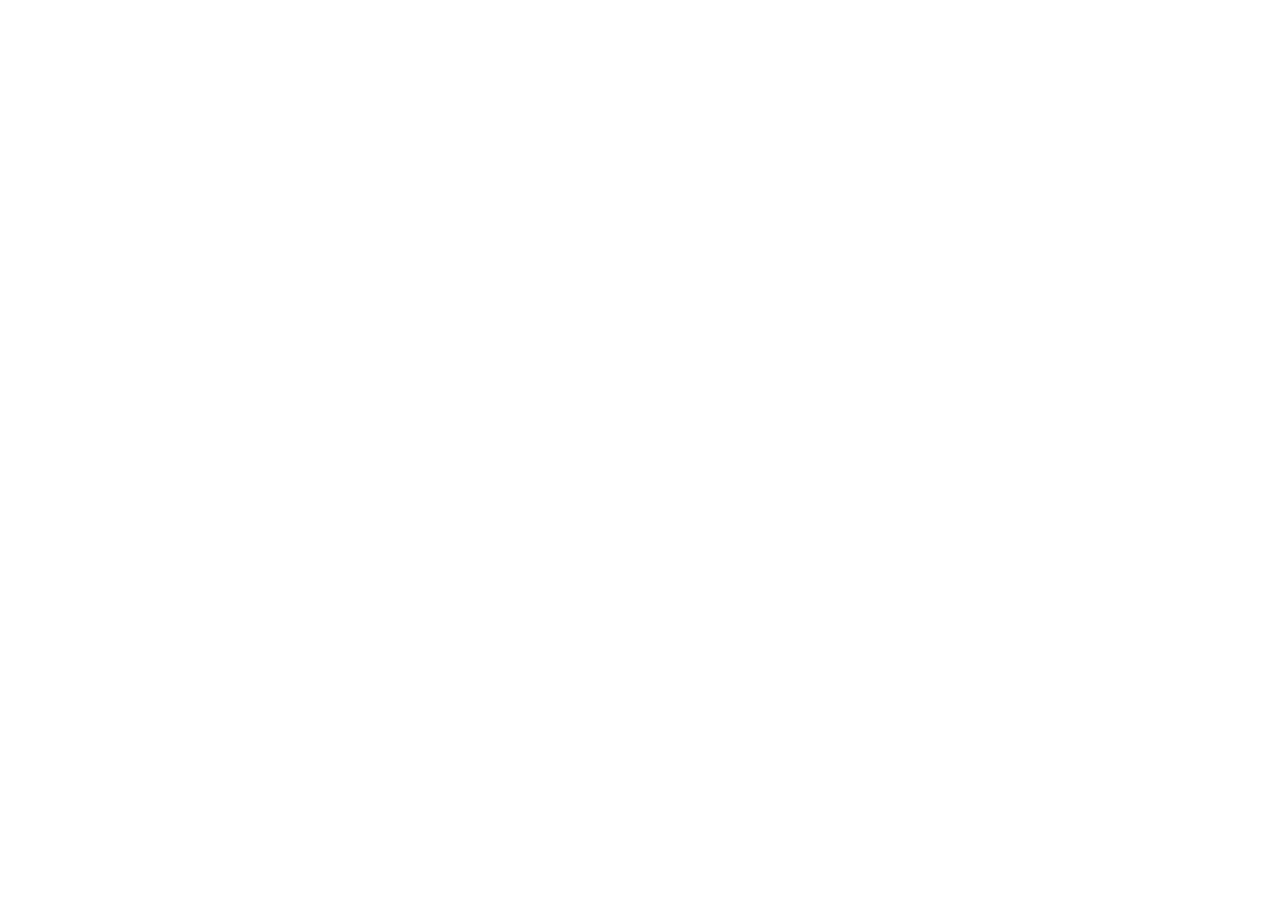
==== commit 71e4e2a0: "Redirect legacy website pages to isleofglass.app" ====
--- a/privacy.html
+++ b/privacy.html
@@ -9,6 +9,8 @@
       name="description"
       content="How Isle of Glass and this website handle information."
     />
+    <link rel="canonical" href="https://isleofglass.app/privacy.html" />
+    <meta http-equiv="refresh" content="0; url=https://isleofglass.app/privacy.html" />
     <link rel="icon" href="assets/icon.png" />
     <link rel="stylesheet" href="style.css" />
   </head>
@@ -26,6 +28,9 @@
       </nav>
     </header>
     <main id="main" class="legal">
+      <div class="notice">
+        <p>Our privacy policy has moved. <a href="https://isleofglass.app/privacy.html">Continue to isleofglass.app</a>. If you stay here, the page below remains available.</p>
+      </div>
       <p class="eyebrow">Privacy · Updated November 8, 2026</p>
       <h1>Your glass.<br />Your progress.</h1>
       <p class="lead">Isle of Glass is developed by Ali Haroon. This policy covers the iPhone game, optional community and private support service, and this website.</p>
